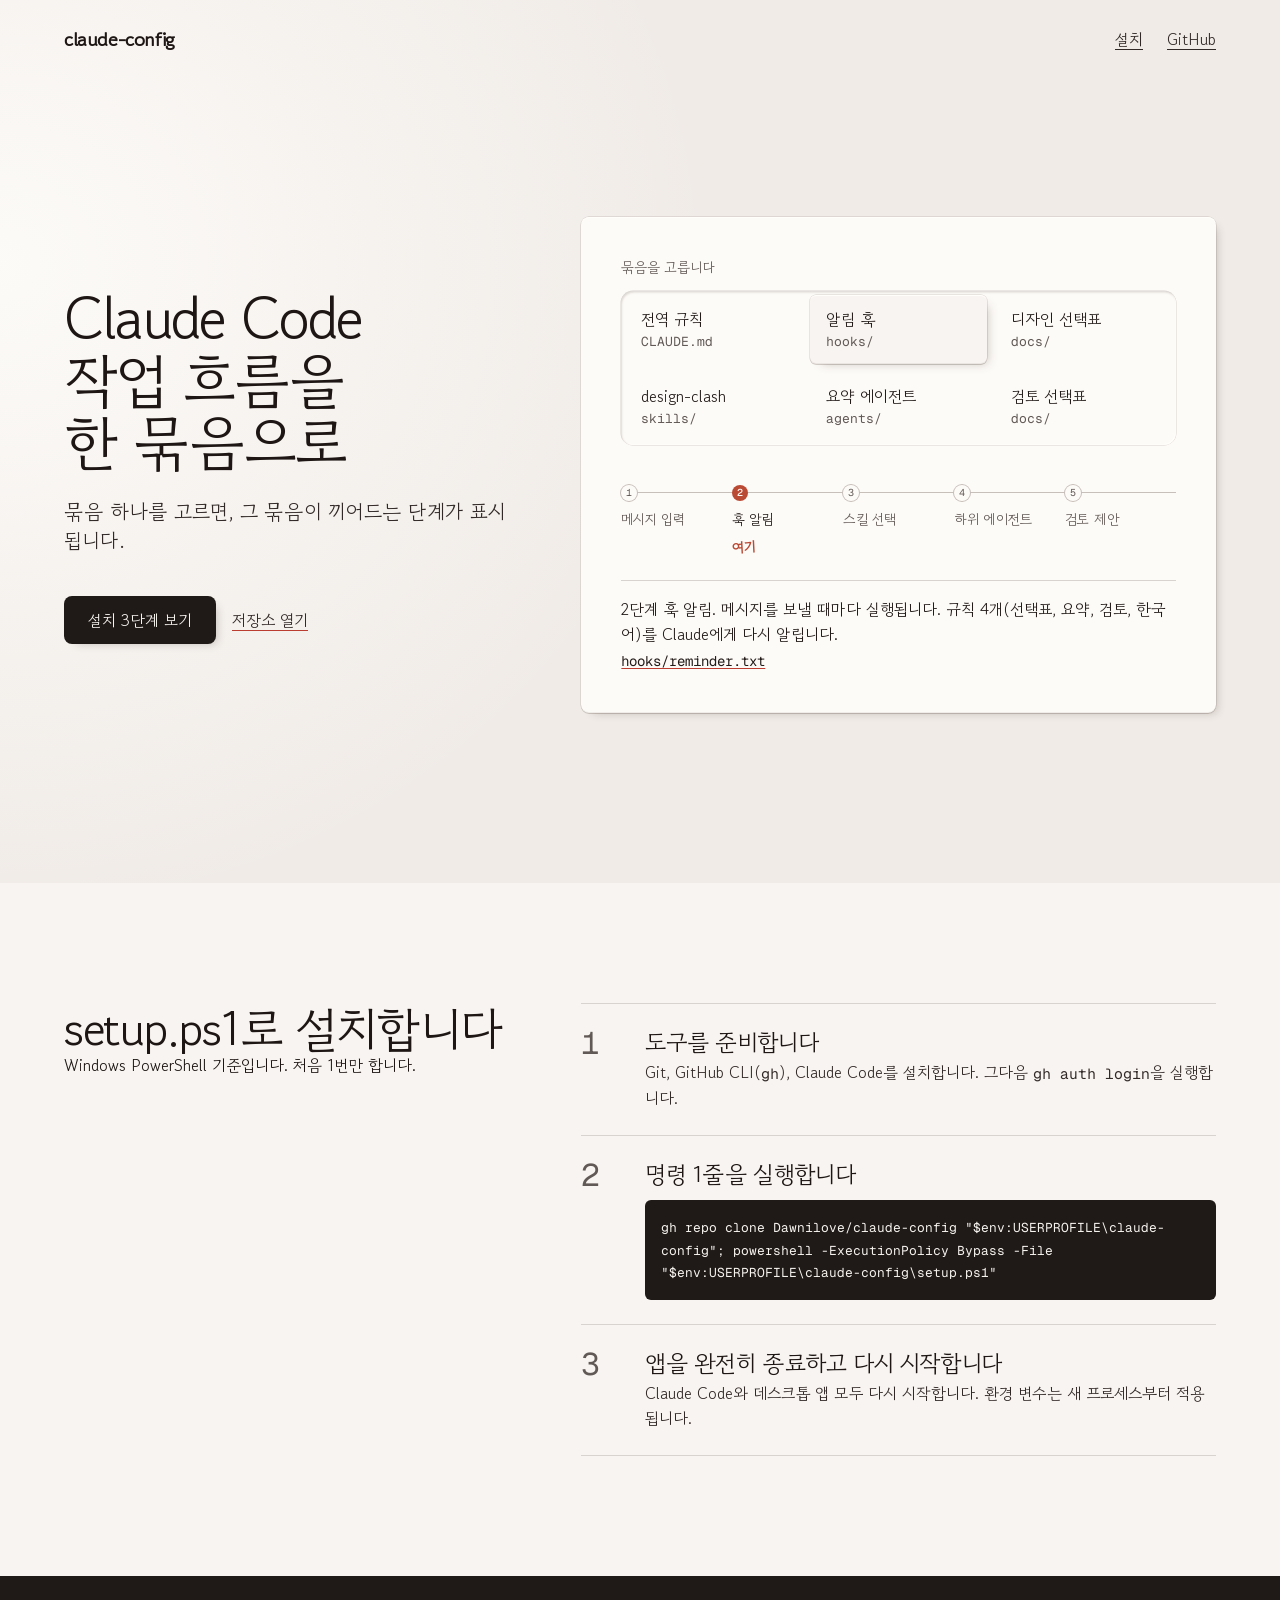
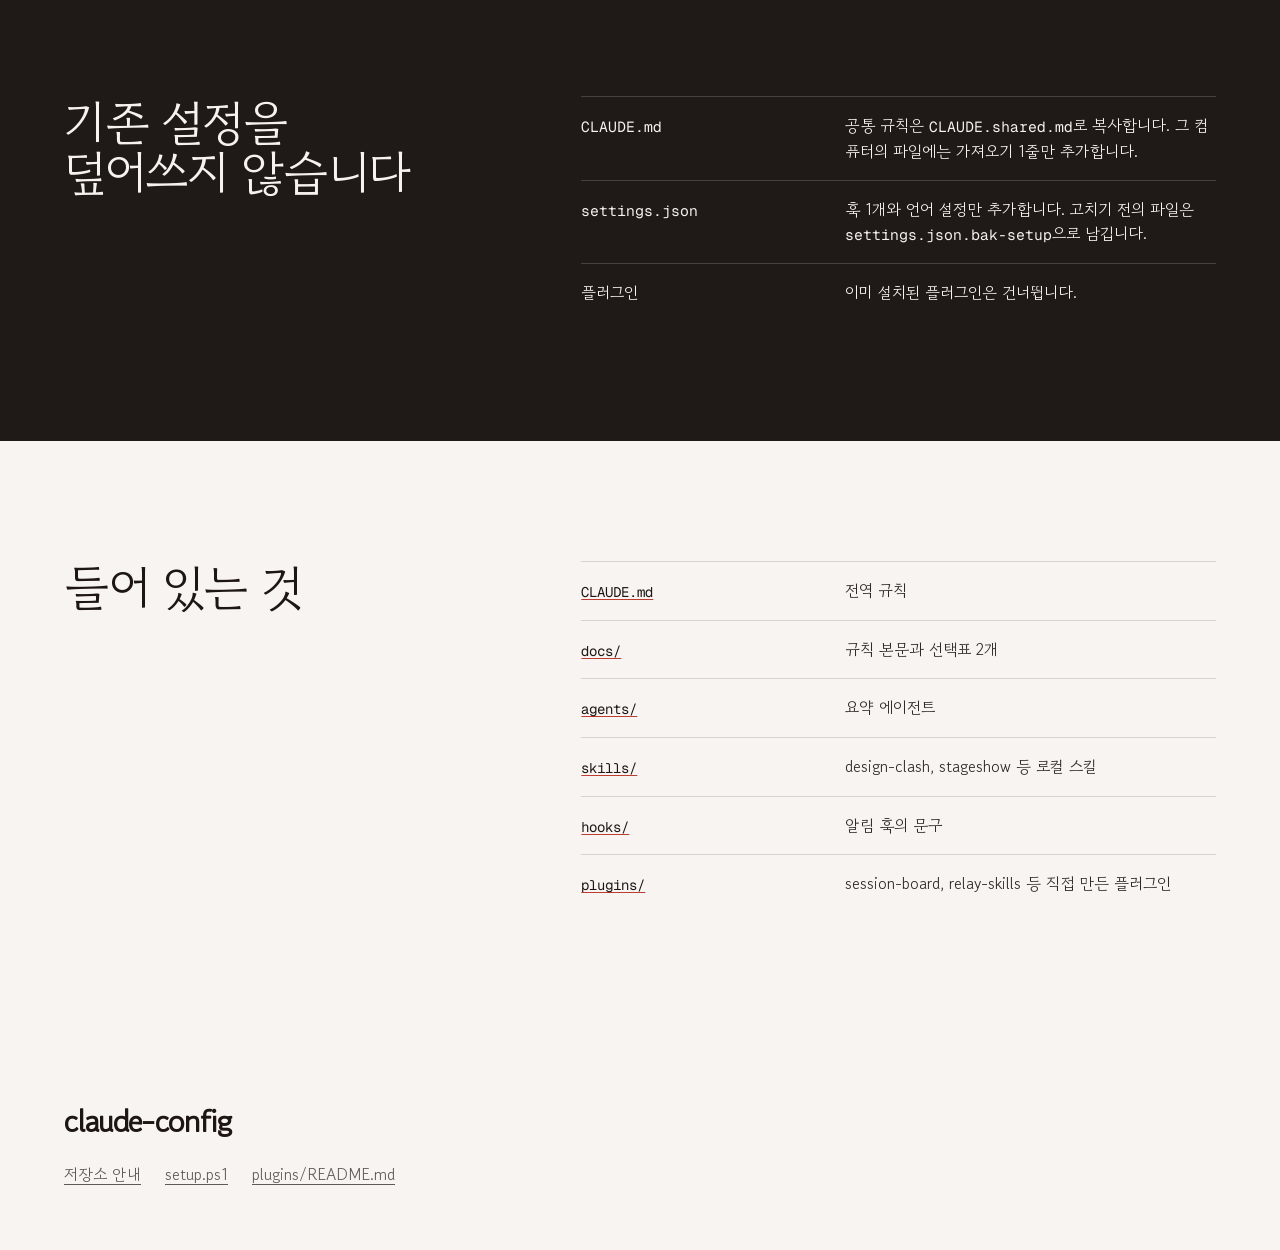
==== docs/index.html @ 9dcf9237 "docs: 소개 사이트와 README 위쪽 재디자인" ====
<!doctype html>
<html lang="ko">
<head>
<meta charset="utf-8">
<meta name="viewport" content="width=device-width, initial-scale=1">
<title>claude-config</title>
<meta name="description" content="Claude Code 개인 설정 묶음. 규칙, 선택표, 에이전트, 스킬, 훅을 setup.ps1 하나로 설치한다.">
<link rel="preconnect" href="https://fonts.googleapis.com">
<link rel="preconnect" href="https://fonts.gstatic.com" crossorigin>
<link href="https://api.fontshare.com/v2/css?f[]=general-sans@400,500,600&display=swap" rel="stylesheet">
<link href="https://fonts.googleapis.com/css2?family=Gowun+Dodum&family=Geist+Mono:wght@400&display=swap" rel="stylesheet">
<style>
/* Hallmark · shape: Workbench · genre: modern-minimal · theme: Coral (deal 2/3, seed personal-claude-code-config-0e86·6e2e5d28·2026-11-18·r0) · job: try · draw: manual
 * hero: Stage, text left and the bundle sheet right · nav: edge-aligned wordmark and two links · footer: a mast, the wordmark over the file links · imagery: the product built (the workflow line) · signature: pick a bundle, its stop on the workflow line is pressed in coral
 * axes: light/grotesk-sans/warm · posture: restrained · contrast: pass · fold: pass · v2.0.0 */
/* Hallmark · pre-emit critique: P4 H4 E4 S4 R5 V4 · weakest: S, a config repo has no screenshots; the hero shows the real workflow stops each file touches instead of a picture */
/* Hallmark · waive 26b · no control is ever disabled and no aria-disabled exists · every bundle radio and every link on this config page is always usable */
/* Hallmark · waive 79 · the hero holds the bundle sheet beside the headline · the bundle sheet keeps its natural height; stretching it adds empty paper */
/* Hallmark · dismissed 77 · a thin prompt: hero, install, safety board, file index and footer make five */
@import url("./tokens.css");
@import url("./base.css");

h1, h2, h3, .flow, .bundles { word-break: keep-all; }

.nav { display: flex; justify-content: space-between; align-items: center; gap: var(--space-md); padding-block: var(--space-lg); }
.wordmark { font-weight: 600; font-size: var(--text-lg); text-decoration: none; letter-spacing: -0.02em; }
.nav ul { display: flex; gap: var(--space-lg); list-style: none; margin: 0; padding: 0; }
.nav a:not(.wordmark) { color: var(--color-ink-2); }

.desk { background-color: var(--color-desk); background-image: radial-gradient(90% 120% at 0% 30%, var(--color-cotton), transparent 62%); }
.hero { min-height: calc(100svh - 96px); display: grid; grid-template-columns: minmax(0, 5fr) minmax(0, 7fr); gap: var(--space-2xl); align-items: center; padding-block: var(--space-2xl) var(--space-3xl); }
.hero h1 { font-size: var(--text-display-s); max-width: 12ch; }
.hero .lead { margin-top: var(--space-lg); color: var(--color-ink-2); }
.actions { display: flex; flex-wrap: wrap; gap: var(--space-md); margin-top: var(--space-xl); }

.btn { display: inline-flex; align-items: center; min-height: 48px; padding: 0 var(--space-lg); border: 0; border-radius: var(--radius-stock); font-weight: 500; text-decoration: none; cursor: pointer; transition: transform var(--dur-short) var(--ease-out), box-shadow var(--dur-short) var(--ease-out); }
.btn--ink { background: var(--color-board); color: var(--color-board-type); box-shadow: var(--cast-stock); }
.quiet { align-self: center; color: var(--color-ink-2); text-decoration-color: var(--color-accent-2); }
.btn:hover { transform: translateY(-1px); box-shadow: var(--edge-stock), var(--cast-stock-lift); }
.btn:active { transform: translateY(1px); }
.btn:focus-visible { outline: 2px solid var(--color-focus); outline-offset: 3px; }

.stock { background-color: var(--color-cotton); color: var(--color-print); border-radius: var(--radius-card); box-shadow: var(--edge-stock), var(--cast-stock); }
.sheet { padding: var(--space-xl); }
.sheet fieldset { border: 0; margin: 0; padding: 0; min-width: 0; }
.sheet legend { padding: 0; font-weight: 500; color: var(--color-muted); font-size: var(--text-sm); margin-bottom: var(--space-sm); }

.bundles { display: grid; grid-template-columns: repeat(3, minmax(0, 1fr)); gap: var(--space-xs); padding: var(--space-2xs); border-radius: 12px; box-shadow: var(--press-groove); }
.bundles label { position: relative; display: block; padding: var(--space-sm) var(--space-md); border-radius: var(--radius-input); cursor: pointer; transition: transform var(--dur-short) var(--ease-out); }
.bundles input { position: absolute; opacity: 0; inset: 0; margin: 0; cursor: pointer; }
.bundles .name { display: block; font-weight: 500; }
.bundles .path { display: block; font-family: var(--font-outlier); font-size: var(--text-xs); color: var(--color-muted); overflow-wrap: anywhere; }
.bundles label:hover { transform: translateY(-1px); }
.bundles label:has(input:checked) { background: var(--color-paper); box-shadow: var(--edge-stock), var(--cast-stock); }
.bundles label:has(input:focus-visible) { outline: 2px solid var(--color-focus); outline-offset: 2px; }

.flow { display: grid; grid-template-columns: repeat(5, minmax(0, 1fr)); list-style: none; margin: var(--space-xl) 0 0; padding: 0; counter-reset: stop; }
.flow li { position: relative; padding-top: var(--space-lg); padding-right: var(--space-xs); font-size: var(--text-sm); color: var(--color-muted); counter-increment: stop; }
.flow li::before { content: ""; position: absolute; top: 7px; left: 0; right: 0; border-top: var(--rule-hair) solid var(--color-rule-2); }
.flow li::after { content: counter(stop); position: absolute; top: 0; left: 0; display: grid; place-items: center; width: 16px; height: 16px; border-radius: var(--radius-pill); background: var(--color-cotton); box-shadow: 0 0 0 1px var(--color-rule-2); font-family: var(--font-outlier); font-size: 10px; color: var(--color-muted); }
.flow .here { display: block; margin-top: var(--space-2xs); font-weight: 600; color: var(--color-paid); transform: rotate(-3deg); }
.flow[data-stop="1"] li:nth-child(1), .flow[data-stop="2"] li:nth-child(2), .flow[data-stop="3"] li:nth-child(3), .flow[data-stop="4"] li:nth-child(4), .flow[data-stop="5"] li:nth-child(5) { color: var(--color-print); font-weight: 500; }
.flow[data-stop="1"] li:nth-child(1)::after, .flow[data-stop="2"] li:nth-child(2)::after, .flow[data-stop="3"] li:nth-child(3)::after, .flow[data-stop="4"] li:nth-child(4)::after, .flow[data-stop="5"] li:nth-child(5)::after { background: var(--color-paid); color: var(--color-cotton); box-shadow: none; }
.note { display: block; margin-top: var(--space-lg); padding-top: var(--space-md); border-top: var(--rule-hair) solid var(--color-rule); min-height: 4.5em; }
.note a { font-family: var(--font-outlier); font-size: var(--text-sm); text-decoration-color: var(--color-accent-2); }

section { padding-block: var(--section-gap-s); }
.split { display: grid; grid-template-columns: minmax(0, 5fr) minmax(0, 7fr); gap: var(--space-2xl); align-items: start; }
.split > p { margin-top: var(--space-md); color: var(--color-ink-2); }

.steps { list-style: none; margin: 0; padding: 0; counter-reset: step; }
.steps li { display: grid; grid-template-columns: 48px minmax(0, 1fr); gap: var(--space-md); padding-block: var(--space-lg); border-top: var(--rule-hair) solid var(--color-rule); counter-increment: step; }
.steps li:last-child { border-bottom: var(--rule-hair) solid var(--color-rule); }
.steps li::before { content: counter(step); font-family: var(--font-outlier); font-size: var(--text-2xl); line-height: 1; color: var(--color-muted); }
.steps p { margin-top: var(--space-2xs); color: var(--color-ink-2); }
pre { margin: var(--space-sm) 0 0; padding: var(--space-md); border-radius: var(--radius-input); background: var(--color-board); color: var(--color-board-type); font-family: var(--font-outlier); font-size: var(--text-sm); line-height: 1.6; white-space: pre-wrap; overflow-wrap: anywhere; }
code { font-family: var(--font-outlier); font-size: 0.92em; }

.index { margin: 0; }
.index div { display: grid; grid-template-columns: minmax(0, 2fr) minmax(0, 3fr); gap: var(--space-md); padding-block: var(--space-md); border-top: var(--rule-hair) solid var(--color-rule); }
.index dt a { font-family: var(--font-outlier); font-size: var(--text-sm); text-decoration-color: var(--color-accent-2); }
.index dd { margin: 0; color: var(--color-ink-2); }

.board { background: var(--color-board); color: var(--color-board-type); }
.board .index dd { color: var(--color-board-type); }
.board .index div { border-color: color-mix(in oklab, var(--color-board-type) 18%, transparent); }

.foot { padding-block: var(--space-2xl); }
.foot .wordmark { font-size: var(--text-2xl); }
.foot ul { display: flex; flex-wrap: wrap; gap: var(--space-md) var(--space-lg); list-style: none; margin: var(--space-md) 0 0; padding: 0; }
.foot li { color: var(--color-muted); }

@media (max-width: 60rem) {
  .hero, .split { grid-template-columns: minmax(0, 1fr); gap: var(--space-xl); }
}
@media (max-width: 40rem) {
  .sheet { padding: var(--space-md); }
  .bundles { grid-template-columns: repeat(2, minmax(0, 1fr)); }
  .flow { grid-template-columns: minmax(0, 1fr); gap: var(--space-xs); }
  .flow li { padding: 0 0 0 var(--space-xl); min-height: 24px; }
  .flow li::before { display: none; }
  .flow .here { display: inline; margin: 0 0 0 var(--space-xs); }
  .index div { grid-template-columns: minmax(0, 1fr); gap: var(--space-2xs); }
  .nav ul { gap: var(--space-md); }
}
</style>
</head>
<body>
<header class="desk">
  <nav class="nav container" aria-label="주 메뉴">
    <a class="wordmark" href="./">claude-config</a>
    <ul>
      <li><a href="#install">설치</a></li>
      <li><a href="https://github.com/Dawnilove/claude-config">GitHub</a></li>
    </ul>
  </nav>
  <div class="hero container">
    <div>
      <h1>Claude Code 작업 흐름을 한 묶음으로</h1>
      <p class="lead">묶음 하나를 고르면, 그 묶음이 끼어드는 단계가 표시됩니다.</p>
      <div class="actions">
        <a class="btn btn--ink" href="#install">설치 3단계 보기</a>
        <a class="quiet" href="https://github.com/Dawnilove/claude-config">저장소 열기</a>
      </div>
    </div>
    <div class="stock sheet">
      <fieldset>
        <legend>묶음을 고릅니다</legend>
        <div class="bundles">
          <label><input type="radio" name="bundle" value="rules" data-stop="1" data-file="CLAUDE.md" data-note="세션이 시작될 때 읽힙니다. 언어, 작업 방식, 노력 수준 같은 모든 답의 바탕 규칙입니다."><span class="name">전역 규칙</span><span class="path">CLAUDE.md</span></label>
          <label><input type="radio" name="bundle" value="hook" data-stop="2" data-file="hooks/reminder.txt" data-note="메시지를 보낼 때마다 실행됩니다. 규칙 4개(선택표, 요약, 검토, 한국어)를 Claude에게 다시 알립니다." checked><span class="name">알림 훅</span><span class="path">hooks/</span></label>
          <label><input type="radio" name="bundle" value="design-table" data-stop="3" data-file="docs/디자인_스킬_선택표.md" data-note="디자인 요청이 오면 이 표로 스킬 1개를 고릅니다. 기억으로 고르지 않습니다."><span class="name">디자인 선택표</span><span class="path">docs/</span></label>
          <label><input type="radio" name="bundle" value="clash" data-stop="3" data-file="skills/design-clash/SKILL.md" data-note="큰 디자인 작업에서 스킬 3개로 시안 3개를 만들고, 선택기에서 비교해 1개를 고릅니다."><span class="name">design-clash</span><span class="path">skills/</span></label>
          <label><input type="radio" name="bundle" value="summarizer" data-stop="4" data-file="agents/summarizer.md" data-note="300줄이 넘는 파일이나 로그를 Haiku 하위 에이전트가 읽고 결론만 돌려줍니다."><span class="name">요약 에이전트</span><span class="path">agents/</span></label>
          <label><input type="radio" name="bundle" value="review-table" data-stop="5" data-file="docs/검토_선택표.md" data-note="작업이 끝나면 이 표로 검토 명령 1개를 제안합니다. 사용자가 승인한 뒤 실행합니다."><span class="name">검토 선택표</span><span class="path">docs/</span></label>
        </div>
      </fieldset>
      <ol class="flow" data-stop="2" aria-label="작업 흐름">
        <li>메시지 입력</li>
        <li>훅 알림<span class="here" aria-hidden="true">여기</span></li>
        <li>스킬 선택</li>
        <li>하위 에이전트</li>
        <li>검토 제안</li>
      </ol>
      <output class="note" aria-live="polite"><span id="note-text">2단계 훅 알림. 메시지를 보낼 때마다 실행됩니다. 규칙 4개(선택표, 요약, 검토, 한국어)를 Claude에게 다시 알립니다.</span><br><a id="note-link" href="https://github.com/Dawnilove/claude-config/blob/main/hooks/reminder.txt">hooks/reminder.txt</a></output>
    </div>
  </div>
</header>

<main>
  <section id="install">
    <div class="container split">
      <div>
        <h2>setup.ps1로 설치합니다</h2>
        <p>Windows PowerShell 기준입니다. 처음 1번만 합니다.</p>
      </div>
      <ol class="steps">
        <li><div><h3>도구를 준비합니다</h3><p>Git, GitHub CLI(<code>gh</code>), Claude Code를 설치합니다. 그다음 <code>gh auth login</code>을 실행합니다.</p></div></li>
        <li><div><h3>명령 1줄을 실행합니다</h3>
<pre><code>gh repo clone Dawnilove/claude-config "$env:USERPROFILE\claude-config"; powershell -ExecutionPolicy Bypass -File "$env:USERPROFILE\claude-config\setup.ps1"</code></pre></div></li>
        <li><div><h3>앱을 완전히 종료하고 다시 시작합니다</h3><p>Claude Code와 데스크톱 앱 모두 다시 시작합니다. 환경 변수는 새 프로세스부터 적용됩니다.</p></div></li>
      </ol>
    </div>
  </section>

  <section class="board">
    <div class="container split">
      <h2>기존 설정을 덮어쓰지 않습니다</h2>
      <dl class="index">
        <div><dt><code>CLAUDE.md</code></dt><dd>공통 규칙은 <code>CLAUDE.shared.md</code>로 복사합니다. 그 컴퓨터의 파일에는 가져오기 1줄만 추가합니다.</dd></div>
        <div><dt><code>settings.json</code></dt><dd>훅 1개와 언어 설정만 추가합니다. 고치기 전의 파일은 <code>settings.json.bak-setup</code>으로 남깁니다.</dd></div>
        <div><dt>플러그인</dt><dd>이미 설치된 플러그인은 건너뜁니다.</dd></div>
      </dl>
    </div>
  </section>

  <section>
    <div class="container split">
      <h2>들어 있는 것</h2>
      <dl class="index">
        <div><dt><a href="https://github.com/Dawnilove/claude-config/blob/main/CLAUDE.md">CLAUDE.md</a></dt><dd>전역 규칙</dd></div>
        <div><dt><a href="https://github.com/Dawnilove/claude-config/tree/main/docs">docs/</a></dt><dd>규칙 본문과 선택표 2개</dd></div>
        <div><dt><a href="https://github.com/Dawnilove/claude-config/tree/main/agents">agents/</a></dt><dd>요약 에이전트</dd></div>
        <div><dt><a href="https://github.com/Dawnilove/claude-config/tree/main/skills">skills/</a></dt><dd>design-clash, stageshow 등 로컬 스킬</dd></div>
        <div><dt><a href="https://github.com/Dawnilove/claude-config/tree/main/hooks">hooks/</a></dt><dd>알림 훅의 문구</dd></div>
        <div><dt><a href="https://github.com/Dawnilove/claude-config/tree/main/plugins">plugins/</a></dt><dd>session-board, relay-skills 등 직접 만든 플러그인</dd></div>
      </dl>
    </div>
  </section>
</main>

<footer class="foot container">
  <a class="wordmark" href="./">claude-config</a>
  <ul>
    <li><a href="https://github.com/Dawnilove/claude-config#readme">저장소 안내</a></li>
    <li><a href="https://github.com/Dawnilove/claude-config/blob/main/setup.ps1">setup.ps1</a></li>
    <li><a href="https://github.com/Dawnilove/claude-config/blob/main/plugins/README.md">plugins/README.md</a></li>
  </ul>
</footer>

<script>
(() => {
  const flow = document.querySelector('.flow');
  const text = document.getElementById('note-text');
  const link = document.getElementById('note-link');
  const here = flow.querySelector('.here');
  const stops = [...flow.children].map((li) => li.firstChild.textContent.trim());
  document.querySelectorAll('.bundles input').forEach((input) => {
    input.addEventListener('change', () => {
      const n = input.dataset.stop;
      flow.dataset.stop = n;
      flow.children[n - 1].append(here);
      text.textContent = `${n}단계 ${stops[n - 1]}. ${input.dataset.note}`;
      link.textContent = input.dataset.file;
      link.href = `https://github.com/Dawnilove/claude-config/blob/main/${input.dataset.file}`;
    });
  });
})();
</script>
</body>
</html>
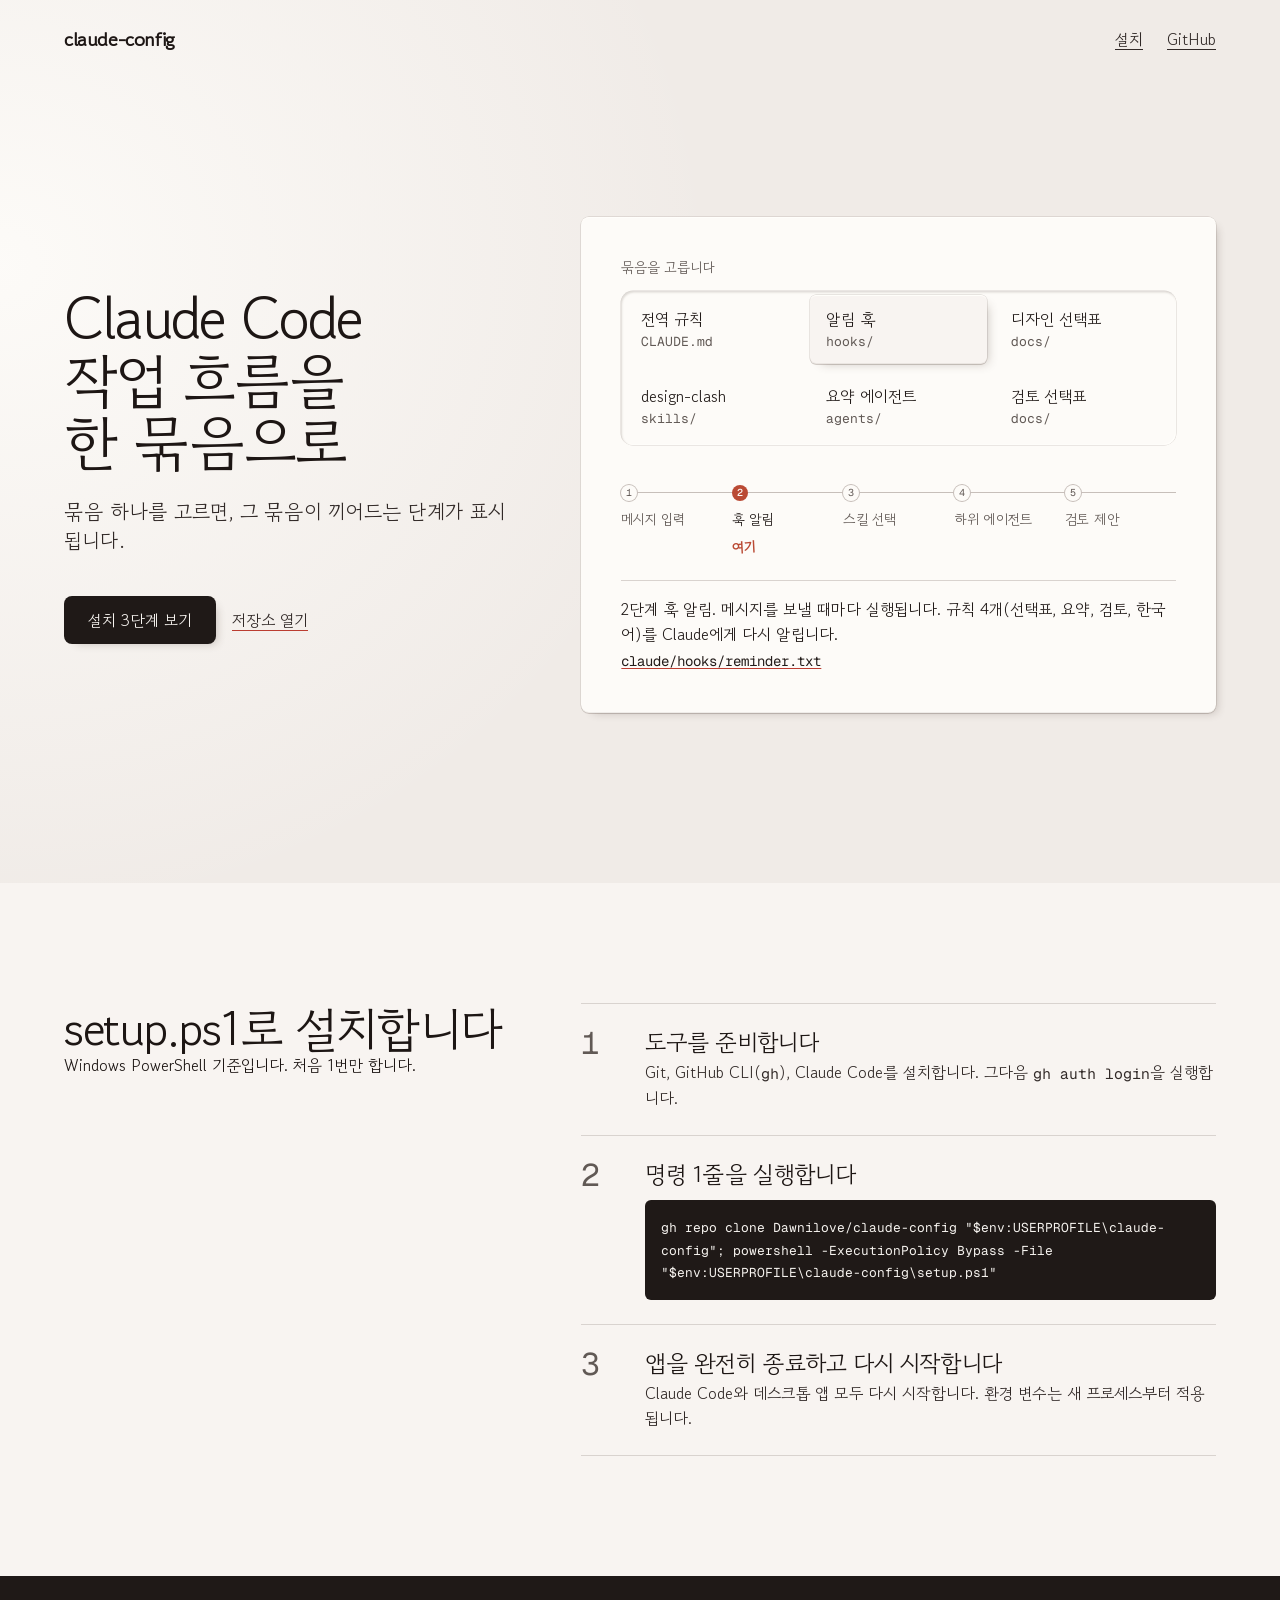
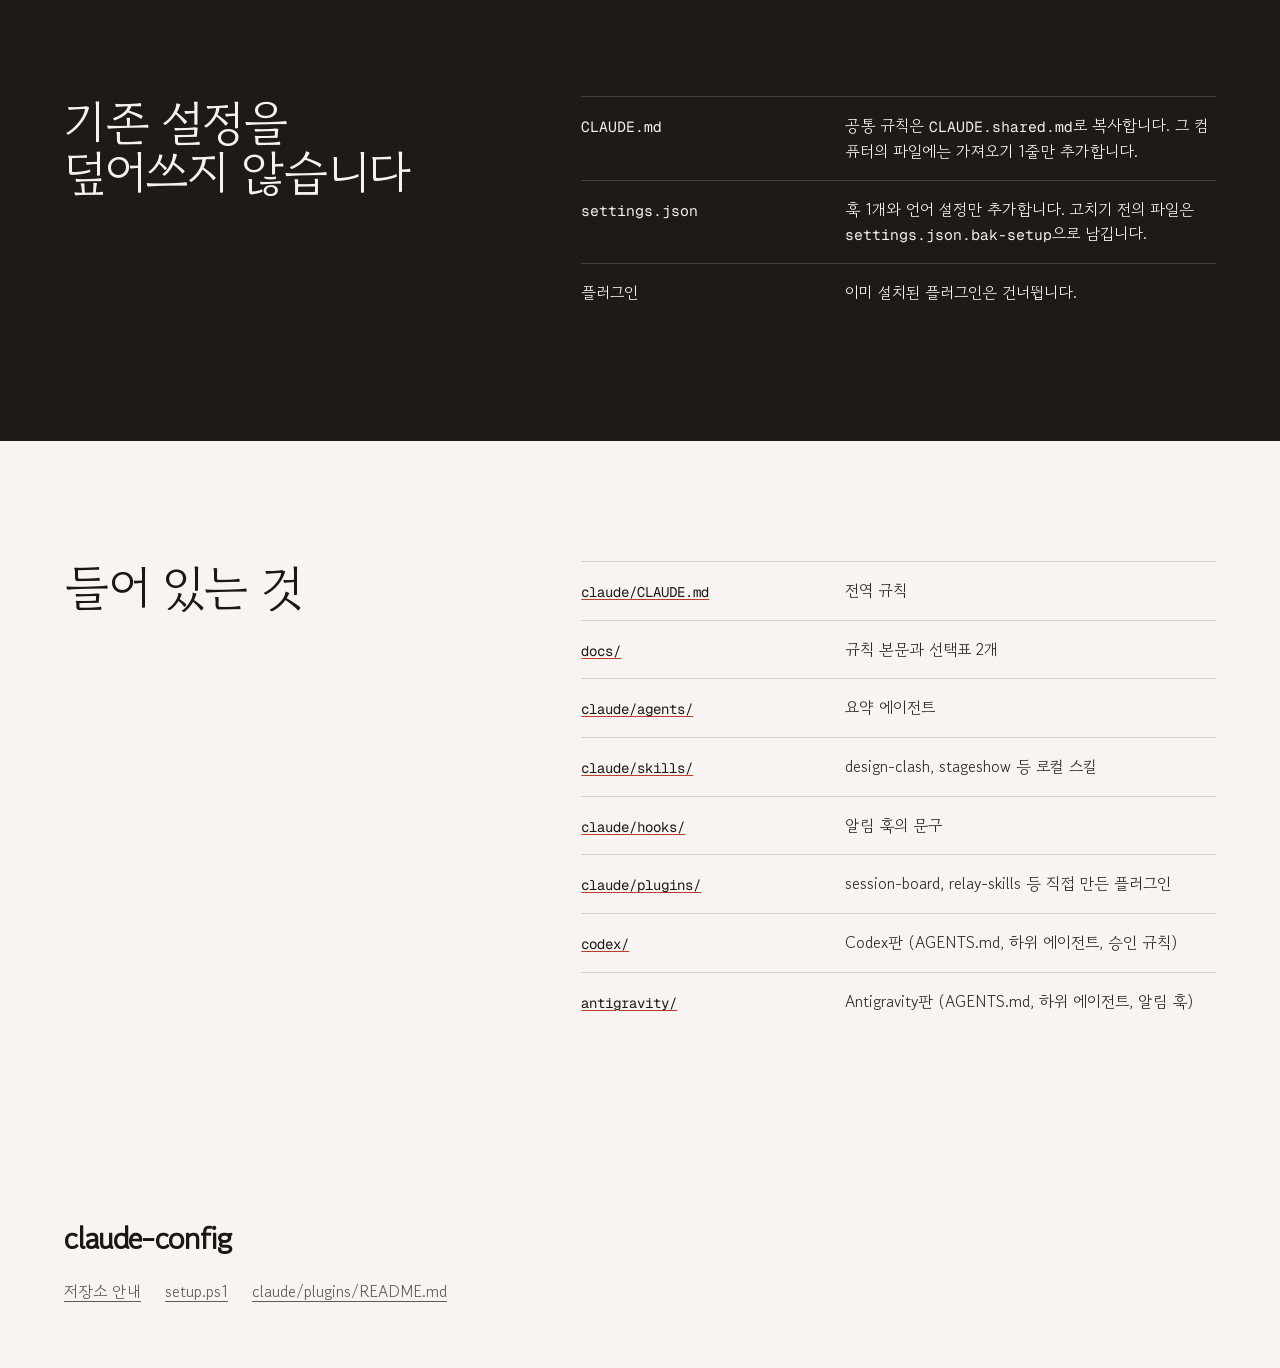
==== commit ff065a67: "Split config into claude/, codex/, antigravity/; setup.ps1 -Agent installs each codex: AGENTS.md, 4 " ====
--- a/docs/index.html
+++ b/docs/index.html
@@ -127,11 +127,11 @@
       <fieldset>
         <legend>묶음을 고릅니다</legend>
         <div class="bundles">
-          <label><input type="radio" name="bundle" value="rules" data-stop="1" data-file="CLAUDE.md" data-note="세션이 시작될 때 읽힙니다. 언어, 작업 방식, 노력 수준 같은 모든 답의 바탕 규칙입니다."><span class="name">전역 규칙</span><span class="path">CLAUDE.md</span></label>
-          <label><input type="radio" name="bundle" value="hook" data-stop="2" data-file="hooks/reminder.txt" data-note="메시지를 보낼 때마다 실행됩니다. 규칙 4개(선택표, 요약, 검토, 한국어)를 Claude에게 다시 알립니다." checked><span class="name">알림 훅</span><span class="path">hooks/</span></label>
+          <label><input type="radio" name="bundle" value="rules" data-stop="1" data-file="claude/CLAUDE.md" data-note="세션이 시작될 때 읽힙니다. 언어, 작업 방식, 노력 수준 같은 모든 답의 바탕 규칙입니다."><span class="name">전역 규칙</span><span class="path">CLAUDE.md</span></label>
+          <label><input type="radio" name="bundle" value="hook" data-stop="2" data-file="claude/hooks/reminder.txt" data-note="메시지를 보낼 때마다 실행됩니다. 규칙 4개(선택표, 요약, 검토, 한국어)를 Claude에게 다시 알립니다." checked><span class="name">알림 훅</span><span class="path">hooks/</span></label>
           <label><input type="radio" name="bundle" value="design-table" data-stop="3" data-file="docs/디자인_스킬_선택표.md" data-note="디자인 요청이 오면 이 표로 스킬 1개를 고릅니다. 기억으로 고르지 않습니다."><span class="name">디자인 선택표</span><span class="path">docs/</span></label>
-          <label><input type="radio" name="bundle" value="clash" data-stop="3" data-file="skills/design-clash/SKILL.md" data-note="큰 디자인 작업에서 스킬 3개로 시안 3개를 만들고, 선택기에서 비교해 1개를 고릅니다."><span class="name">design-clash</span><span class="path">skills/</span></label>
-          <label><input type="radio" name="bundle" value="summarizer" data-stop="4" data-file="agents/summarizer.md" data-note="300줄이 넘는 파일이나 로그를 Haiku 하위 에이전트가 읽고 결론만 돌려줍니다."><span class="name">요약 에이전트</span><span class="path">agents/</span></label>
+          <label><input type="radio" name="bundle" value="clash" data-stop="3" data-file="claude/skills/design-clash/SKILL.md" data-note="큰 디자인 작업에서 스킬 3개로 시안 3개를 만들고, 선택기에서 비교해 1개를 고릅니다."><span class="name">design-clash</span><span class="path">skills/</span></label>
+          <label><input type="radio" name="bundle" value="summarizer" data-stop="4" data-file="claude/agents/summarizer.md" data-note="300줄이 넘는 파일이나 로그를 Haiku 하위 에이전트가 읽고 결론만 돌려줍니다."><span class="name">요약 에이전트</span><span class="path">agents/</span></label>
           <label><input type="radio" name="bundle" value="review-table" data-stop="5" data-file="docs/검토_선택표.md" data-note="작업이 끝나면 이 표로 검토 명령 1개를 제안합니다. 사용자가 승인한 뒤 실행합니다."><span class="name">검토 선택표</span><span class="path">docs/</span></label>
         </div>
       </fieldset>
@@ -142,7 +142,7 @@
         <li>하위 에이전트</li>
         <li>검토 제안</li>
       </ol>
-      <output class="note" aria-live="polite"><span id="note-text">2단계 훅 알림. 메시지를 보낼 때마다 실행됩니다. 규칙 4개(선택표, 요약, 검토, 한국어)를 Claude에게 다시 알립니다.</span><br><a id="note-link" href="https://github.com/Dawnilove/claude-config/blob/main/hooks/reminder.txt">hooks/reminder.txt</a></output>
+      <output class="note" aria-live="polite"><span id="note-text">2단계 훅 알림. 메시지를 보낼 때마다 실행됩니다. 규칙 4개(선택표, 요약, 검토, 한국어)를 Claude에게 다시 알립니다.</span><br><a id="note-link" href="https://github.com/Dawnilove/claude-config/blob/main/claude/hooks/reminder.txt">claude/hooks/reminder.txt</a></output>
     </div>
   </div>
 </header>
@@ -178,12 +178,14 @@
     <div class="container split">
       <h2>들어 있는 것</h2>
       <dl class="index">
-        <div><dt><a href="https://github.com/Dawnilove/claude-config/blob/main/CLAUDE.md">CLAUDE.md</a></dt><dd>전역 규칙</dd></div>
+        <div><dt><a href="https://github.com/Dawnilove/claude-config/blob/main/claude/CLAUDE.md">claude/CLAUDE.md</a></dt><dd>전역 규칙</dd></div>
         <div><dt><a href="https://github.com/Dawnilove/claude-config/tree/main/docs">docs/</a></dt><dd>규칙 본문과 선택표 2개</dd></div>
-        <div><dt><a href="https://github.com/Dawnilove/claude-config/tree/main/agents">agents/</a></dt><dd>요약 에이전트</dd></div>
-        <div><dt><a href="https://github.com/Dawnilove/claude-config/tree/main/skills">skills/</a></dt><dd>design-clash, stageshow 등 로컬 스킬</dd></div>
-        <div><dt><a href="https://github.com/Dawnilove/claude-config/tree/main/hooks">hooks/</a></dt><dd>알림 훅의 문구</dd></div>
-        <div><dt><a href="https://github.com/Dawnilove/claude-config/tree/main/plugins">plugins/</a></dt><dd>session-board, relay-skills 등 직접 만든 플러그인</dd></div>
+        <div><dt><a href="https://github.com/Dawnilove/claude-config/tree/main/claude/agents">claude/agents/</a></dt><dd>요약 에이전트</dd></div>
+        <div><dt><a href="https://github.com/Dawnilove/claude-config/tree/main/claude/skills">claude/skills/</a></dt><dd>design-clash, stageshow 등 로컬 스킬</dd></div>
+        <div><dt><a href="https://github.com/Dawnilove/claude-config/tree/main/claude/hooks">claude/hooks/</a></dt><dd>알림 훅의 문구</dd></div>
+        <div><dt><a href="https://github.com/Dawnilove/claude-config/tree/main/claude/plugins">claude/plugins/</a></dt><dd>session-board, relay-skills 등 직접 만든 플러그인</dd></div>
+        <div><dt><a href="https://github.com/Dawnilove/claude-config/tree/main/codex">codex/</a></dt><dd>Codex판 (AGENTS.md, 하위 에이전트, 승인 규칙)</dd></div>
+        <div><dt><a href="https://github.com/Dawnilove/claude-config/tree/main/antigravity">antigravity/</a></dt><dd>Antigravity판 (AGENTS.md, 하위 에이전트, 알림 훅)</dd></div>
       </dl>
     </div>
   </section>
@@ -194,7 +196,7 @@
   <ul>
     <li><a href="https://github.com/Dawnilove/claude-config#readme">저장소 안내</a></li>
     <li><a href="https://github.com/Dawnilove/claude-config/blob/main/setup.ps1">setup.ps1</a></li>
-    <li><a href="https://github.com/Dawnilove/claude-config/blob/main/plugins/README.md">plugins/README.md</a></li>
+    <li><a href="https://github.com/Dawnilove/claude-config/blob/main/claude/plugins/README.md">claude/plugins/README.md</a></li>
   </ul>
 </footer>
 
